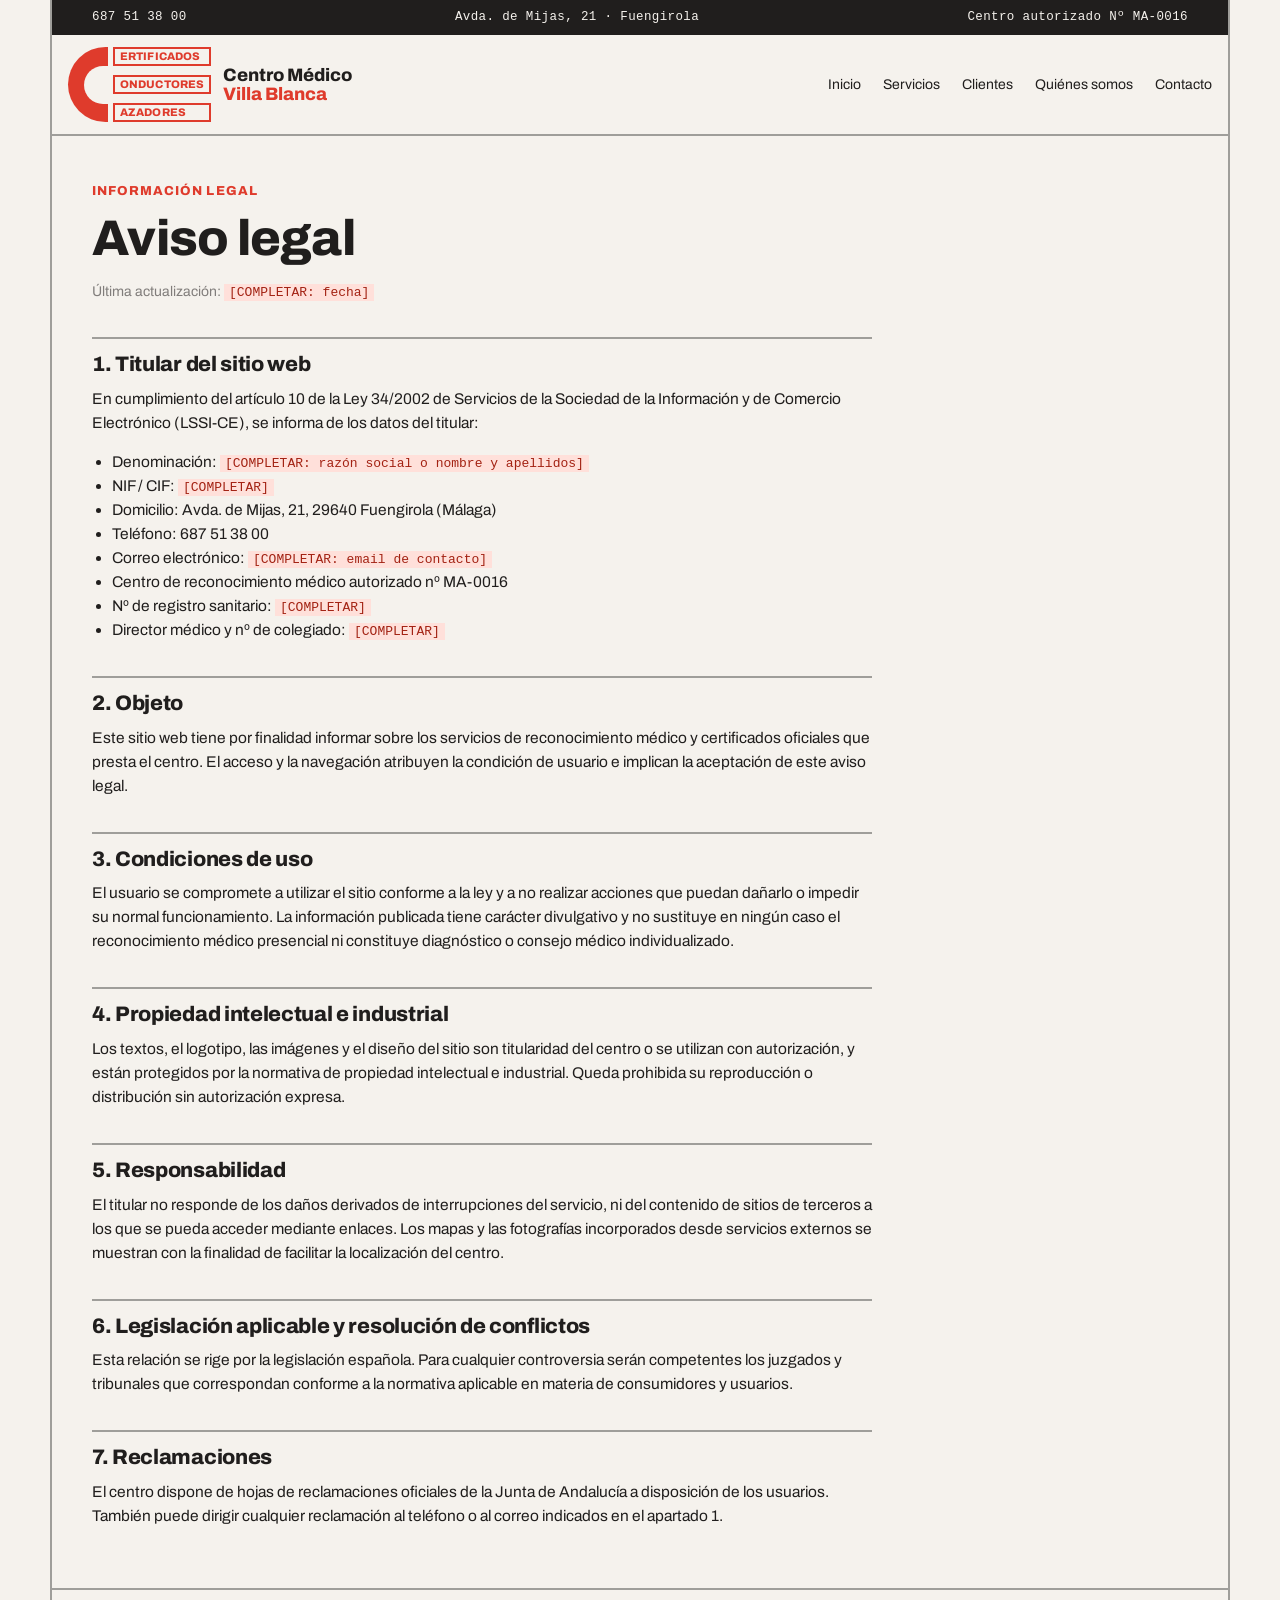
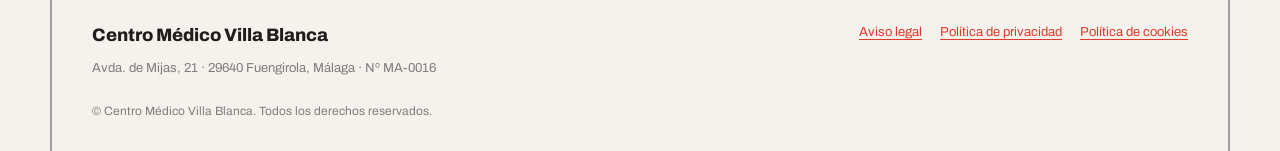
==== aviso-legal.html @ 39399c2a "Add files via upload" ====
<!DOCTYPE html>
<html lang="es">
<head>
<meta charset="utf-8">
<meta name="viewport" content="width=device-width, initial-scale=1">
<title>Aviso legal — Centro Médico Villa Blanca</title>
<meta name="description" content="Datos del titular del sitio, condiciones de uso y responsabilidad.">
<link rel="stylesheet" href="styles.css">
<style>:root,html{--color-accent:#df3b2c!important;--color-accent-600:#c62d1f!important;--color-accent-700:#a32213!important;--color-bg:#f5f2ed!important;--color-surface:#ebe6df!important}body{margin:0;background:#f5f2ed!important}.vb-shell{max-width:1180px;margin:0 auto;border-left:2px solid rgba(32,30,29,.4);border-right:2px solid rgba(32,30,29,.4)}.vb-x{padding-left:40px;padding-right:40px}.vb-top{display:flex;gap:20px;flex-wrap:wrap;align-items:center;justify-content:space-between;padding:8px 40px;background:#201e1d;color:#f5f2ed;font-size:12.5px;font-family:ui-monospace,monospace;letter-spacing:.03em}.vb-top a{color:#f5f2ed;text-decoration:none}.vb-head{position:sticky;top:0;z-index:5;background:#f5f2ed;flex-wrap:wrap}.vb-c{position:relative;flex:none;background:#df3b2c;border-radius:999px 0 0 999px}.vb-c::after{content:"";position:absolute;right:-1px;top:25%;width:62%;height:50%;background:#f5f2ed;border-radius:999px 0 0 999px}.vb-logo{display:flex;align-items:stretch;gap:5px}.vb-words{display:grid;gap:9px}.vb-word{border:2px solid #df3b2c;color:#df3b2c;font-family:Archivo,sans-serif;font-weight:800;line-height:1;letter-spacing:.01em;text-transform:uppercase;font-size:11px;padding:2px 5px}.vb-doc{max-width:52em}.vb-doc h2{font-size:21px;margin:34px 0 10px;padding-top:14px;border-top:2px solid rgba(32,30,29,.4)}.vb-doc p,.vb-doc li{font-size:15.5px}.vb-doc ul{padding-left:20px}.vb-fill{background:#ffe0da;color:#a32213;font-family:ui-monospace,monospace;font-size:13px;padding:1px 5px}@media(max-width:640px){.vb-shell{border-left:0;border-right:0}.vb-x{padding-left:18px;padding-right:18px}.vb-top{padding:8px 18px;font-size:11px;gap:8px}.vb-head{position:static;padding:12px 18px}}</style>
</head>
<body>
<div class="vb-shell">
<div class="vb-top"><a href="tel:+34687513800">687 51 38 00</a><span>Avda. de Mijas, 21 · Fuengirola</span><span>Centro autorizado Nº MA-0016</span></div>
<header class="nav vb-head">
<div class="nav-brand" style="display:flex;align-items:center;gap:12px"><div class="vb-logo"><div class="vb-c" style="width:40px"></div><div class="vb-words"><div class="vb-word">ertificados</div><div class="vb-word">onductores</div><div class="vb-word">azadores</div></div></div><span style="line-height:1.05">Centro Médico<br><span style="color:#df3b2c">Villa Blanca</span></span></div>
<nav style="display:flex;gap:22px;align-items:center;flex-wrap:wrap"><a href="index.html">Inicio</a><a href="servicios.html">Servicios</a><a href="clientes.html">Clientes</a><a href="nosotros.html">Quiénes somos</a><a href="contacto.html">Contacto</a></nav>
</header>
<section class="vb-x" style="padding-top:48px;padding-bottom:48px">
<h6 style="color:#df3b2c;margin-bottom:12px">Información legal</h6>
<h1 style="font-size:clamp(30px,4.4vw,50px);margin-bottom:14px">Aviso legal</h1>
<p class="text-muted" style="font-size:14px">Última actualización: <span class="vb-fill">[COMPLETAR: fecha]</span></p>
<div class="vb-doc">
<h2>1. Titular del sitio web</h2>
<p>En cumplimiento del artículo 10 de la Ley 34/2002 de Servicios de la Sociedad de la Información y de Comercio Electrónico (LSSI-CE), se informa de los datos del titular:</p>
<ul>
<li>Denominación: <span class="vb-fill">[COMPLETAR: razón social o nombre y apellidos]</span></li>
<li>NIF / CIF: <span class="vb-fill">[COMPLETAR]</span></li>
<li>Domicilio: Avda. de Mijas, 21, 29640 Fuengirola (Málaga)</li>
<li>Teléfono: 687 51 38 00</li>
<li>Correo electrónico: <span class="vb-fill">[COMPLETAR: email de contacto]</span></li>
<li>Centro de reconocimiento médico autorizado nº MA-0016</li>
<li>Nº de registro sanitario: <span class="vb-fill">[COMPLETAR]</span></li>
<li>Director médico y nº de colegiado: <span class="vb-fill">[COMPLETAR]</span></li>
</ul>
<h2>2. Objeto</h2>
<p>Este sitio web tiene por finalidad informar sobre los servicios de reconocimiento médico y certificados oficiales que presta el centro. El acceso y la navegación atribuyen la condición de usuario e implican la aceptación de este aviso legal.</p>
<h2>3. Condiciones de uso</h2>
<p>El usuario se compromete a utilizar el sitio conforme a la ley y a no realizar acciones que puedan dañarlo o impedir su normal funcionamiento. La información publicada tiene carácter divulgativo y no sustituye en ningún caso el reconocimiento médico presencial ni constituye diagnóstico o consejo médico individualizado.</p>
<h2>4. Propiedad intelectual e industrial</h2>
<p>Los textos, el logotipo, las imágenes y el diseño del sitio son titularidad del centro o se utilizan con autorización, y están protegidos por la normativa de propiedad intelectual e industrial. Queda prohibida su reproducción o distribución sin autorización expresa.</p>
<h2>5. Responsabilidad</h2>
<p>El titular no responde de los daños derivados de interrupciones del servicio, ni del contenido de sitios de terceros a los que se pueda acceder mediante enlaces. Los mapas y las fotografías incorporados desde servicios externos se muestran con la finalidad de facilitar la localización del centro.</p>
<h2>6. Legislación aplicable y resolución de conflictos</h2>
<p>Esta relación se rige por la legislación española. Para cualquier controversia serán competentes los juzgados y tribunales que correspondan conforme a la normativa aplicable en materia de consumidores y usuarios.</p>
<h2>7. Reclamaciones</h2>
<p>El centro dispone de hojas de reclamaciones oficiales de la Junta de Andalucía a disposición de los usuarios. También puede dirigir cualquier reclamación al teléfono o al correo indicados en el apartado 1.</p>
</div>
</section>
<footer class="vb-x" style="border-top:2px solid rgba(32,30,29,.4);padding-top:32px;padding-bottom:32px;display:flex;gap:24px;justify-content:space-between;flex-wrap:wrap">
<div><div style="font-family:Archivo,sans-serif;font-weight:800;font-size:18px;margin-bottom:8px">Centro Médico Villa Blanca</div><div class="text-muted" style="font-size:13px">Avda. de Mijas, 21 · 29640 Fuengirola, Málaga · Nº MA-0016</div></div>
<div style="display:flex;gap:18px;flex-wrap:wrap;font-size:13px;align-content:flex-start"><a href="aviso-legal.html" aria-current="page">Aviso legal</a><a href="politica-de-privacidad.html">Política de privacidad</a><a href="politica-de-cookies.html">Política de cookies</a></div>
<div class="text-muted" style="font-size:12px;width:100%">© Centro Médico Villa Blanca. Todos los derechos reservados.</div>
</footer>
</div>
</body>
</html>
---- styles.css ----
/* Modernist — design-system tokens and component classes. This file is the source of truth for the system's look; retune it here and see readme.md. */
@import url('https://fonts.googleapis.com/css2?family=Archivo:wght@400;600;800&display=swap');

:root {
  --color-bg: #f3f2f2;
  --color-surface: #eae9e9;
  --color-text: #201e1d;
  --color-accent: #ec3013;
  --color-accent-2: #e15b47;
  --color-divider: color-mix(in srgb, #201e1d 40%, transparent);

  /* Tonal ramps — generated in OKLCH on one shared lightness scale, so the
     same step of any role matches the others in visual value. */
  --color-neutral-100: #f8f4f4;
  --color-neutral-200: #eae7e7;
  --color-neutral-300: #d7d3d3;
  --color-neutral-400: #bab6b6;
  --color-neutral-500: #9b9797;
  --color-neutral-600: #7d7979;
  --color-neutral-700: #605d5d;
  --color-neutral-800: #444141;
  --color-neutral-900: #2d2b2b;

  --color-accent-100: #fff2ef;
  --color-accent-200: #ffe0d9;
  --color-accent-300: #ffc4b8;
  --color-accent-400: #ff9783;
  --color-accent-500: #ff563c;
  --color-accent-600: #dd2b0f;
  --color-accent-700: #ae1800;
  --color-accent-800: #7c1405;
  --color-accent-900: #4d170e;

  --color-accent-2-100: #fff2ef;
  --color-accent-2-200: #ffe0da;
  --color-accent-2-300: #ffc4b9;
  --color-accent-2-400: #ff9784;
  --color-accent-2-500: #ef6853;
  --color-accent-2-600: #c94b39;
  --color-accent-2-700: #9e3526;
  --color-accent-2-800: #71261b;
  --color-accent-2-900: #471d16;

  --font-heading: "Archivo", system-ui, sans-serif;
  --font-heading-weight: 800;
  --font-body: "Archivo", system-ui, sans-serif;

  --space-1: 4.0px;
  --space-2: 8.0px;
  --space-3: 12.0px;
  --space-4: 16.0px;
  --space-6: 24.0px;
  --space-8: 32.0px;

  --radius-sm: 0px;
  --radius-md: 0px;
  --radius-lg: 0px;

  /* Elevation — derived from the ground: soft ink-tinted shadows on a
     light theme, a hairline edge + ambient darkness on a dark one. */
  --shadow-sm: 0 1px 2px color-mix(in srgb, #2d2b2b 14%, transparent);
  --shadow-md: 0 3px 10px color-mix(in srgb, #2d2b2b 16%, transparent);
  --shadow-lg: 0 12px 32px color-mix(in srgb, #2d2b2b 22%, transparent);
}

body {
  background: var(--color-bg);
  color: var(--color-text);
  font-family: var(--font-body);
}
h1, h2, h3, h4 { font-family: var(--font-heading); font-weight: var(--font-heading-weight); }

.grayscale{filter:grayscale(1) contrast(1.08)}

/* ══════════════════════════════════════════════════════════════════════════
   Components — built with the tokens above. Plain CSS
   on plain HTML: no JavaScript, no build step. Each class is documented in
   readme.md and demonstrated in foundations/ and components/.
   ══════════════════════════════════════════════════════════════════════ */

*, *::before, *::after { box-sizing: border-box; }
body { margin: 0; font-size: 15px; line-height: 1.55; font-weight: 400; }
h1, h2, h3, h4, h5, h6 {
  font-family: var(--font-heading); font-weight: var(--font-heading-weight);
  line-height: 1.12; letter-spacing: -0.015em; margin: 0 0 var(--space-2);
}
h1 { font-size: 42px; }
h2 { font-size: 32px; }
h3 { font-size: 25px; }
h4 { font-size: 20px; }
h5 { font-size: 16px; }
h6 { font-size: 13px; }
h6 { letter-spacing: 0.08em; text-transform: uppercase; }
p { margin: 0 0 var(--space-3); }
a { color: var(--color-accent); text-underline-offset: 3px; }
img { display: block; max-width: 100%; }
figure { margin: 0; }
figcaption {
  font-size: 11px; margin-top: var(--space-1);
  color: color-mix(in srgb, var(--color-text) 55%, transparent);
}
.text-muted { color: color-mix(in srgb, var(--color-text) 55%, transparent); }
:focus { outline: none; }
:focus-visible { outline: 2px solid var(--color-accent); outline-offset: 2px; }
::selection { background: color-mix(in srgb, var(--color-accent) 30%, transparent); }

/* — rules — */
.hr {
  height: 2px; border: 0; margin: var(--space-4) 0;
  background: var(--color-divider);
}

/* — buttons — */
.btn {
  display: inline-flex; align-items: center; justify-content: center; gap: 6px;
  cursor: pointer; text-decoration: none;
  font-family: var(--font-heading); font-weight: var(--font-heading-weight);
  font-size: 14px; line-height: 1.2; color: var(--color-text); /* matches the .input's 14px —
     the pair sits side by side in sign-up rows */
  background: transparent; border: 1px solid transparent;
  padding: var(--space-2) calc(var(--space-3) * 1.2);
  border-radius: var(--radius-md);
}
.btn svg { display: block; }
.btn:disabled { opacity: 0.45; cursor: not-allowed; }
.btn-primary { background: var(--color-accent); color: var(--color-bg); }
.btn-primary:hover { background: var(--color-accent-600); }
.btn-primary:active { background: var(--color-accent-700); }
.btn-secondary { border-color: var(--color-divider); }
.btn-secondary:hover { background: color-mix(in srgb, var(--color-text) 7%, transparent); }
.btn-secondary:active { background: color-mix(in srgb, var(--color-text) 14%, transparent); }
.btn-ghost { color: var(--color-accent); padding-inline: var(--space-1); }
.btn-ghost:hover { background: color-mix(in srgb, var(--color-accent) 10%, transparent); }
.btn-ghost:active { background: color-mix(in srgb, var(--color-accent) 18%, transparent); }
.btn-icon { width: 36px; height: 36px; padding: 0; }
.btn-block { width: 100%; margin-top: var(--space-2); justify-content: flex-start; text-align: left; }

/* — forms — */
.field > label {
  display: block; font-size: 12px; margin-bottom: 5px;
  color: color-mix(in srgb, var(--color-text) 70%, transparent);
}
.input {
  width: 100%; min-height: 36px; padding: 6px 10px; font: inherit;
  font-size: 14px; color: var(--color-text); caret-color: var(--color-accent);
  background: var(--color-surface);
  border: 1px solid var(--color-divider); border-radius: var(--radius-md);
}
.input:hover { border-color: color-mix(in srgb, var(--color-text) 45%, transparent); }
.input:focus-visible { border-color: var(--color-accent); outline-offset: 0; }
textarea.input { min-height: 90px; resize: vertical; }
.radio { display: inline-flex; align-items: center; gap: 8px; cursor: pointer; font-size: 14px; }
.radio input, .seg-opt input {
  position: absolute; opacity: 0; width: 0; height: 0; pointer-events: none;
}
.radio .dot {
  width: 16px; height: 16px; flex: none; border-radius: 50%;
  border: 1.5px solid var(--color-divider);
}
.radio:hover .dot { border-color: var(--color-accent); }
.radio input:checked + .dot {
  border-color: var(--color-accent); background: var(--color-accent);
  box-shadow: inset 0 0 0 4px var(--color-bg);
}
.radio input:focus-visible + .dot { outline: 2px solid var(--color-accent); outline-offset: 2px; }
.seg {
  display: inline-flex; overflow: hidden;
  border: 1px solid var(--color-divider); border-radius: var(--radius-md);
}
.seg-opt {
  display: inline-flex; align-items: center; gap: 6px;
  padding: 7px 12px; font-size: 13px; cursor: pointer;
}
.seg-opt + .seg-opt { border-left: 1px solid var(--color-divider); }
.seg-opt:has(input:checked) { background: var(--color-accent); color: var(--color-bg); }
.seg-opt:not(:has(input:checked)):hover { background: color-mix(in srgb, var(--color-text) 7%, transparent); }
.seg-opt:has(input:focus-visible) { outline: 2px solid var(--color-accent); outline-offset: -2px; }

/* — cards — */
.card {
  display: flex; flex-direction: column; gap: var(--space-2);
  padding: var(--space-3); border-radius: var(--radius-md); background: var(--color-surface);
}
.card-kicker { font-size: 10px; letter-spacing: 0.1em; text-transform: uppercase; color: var(--color-accent); }
.card-title {
  font-family: var(--font-heading); font-weight: var(--font-heading-weight);
  font-size: 17px; line-height: 1.2;
}
.card-body { margin: 0; font-size: 13px; opacity: 0.8; flex: 1; }
.card-meta {
  display: flex; align-items: center; gap: 6px; font-size: 11px;
  color: color-mix(in srgb, var(--color-text) 50%, transparent);
}
.elev-sm { box-shadow: var(--shadow-sm); }
.elev-md { box-shadow: var(--shadow-md); }
.elev-lg { box-shadow: var(--shadow-lg); }

/* — tags — */
.tag {
  display: inline-flex; align-items: center; font-size: 11px;
  letter-spacing: 0.02em; padding: 3px 10px;
  border-radius: calc(var(--radius-md) * 0.75);
}
.tag-accent { background: var(--color-accent-100); color: var(--color-accent-800); }
.tag-accent-2 { background: var(--color-accent-2-100); color: var(--color-accent-2-800); }
.tag-neutral { background: var(--color-neutral-100); color: var(--color-neutral-800); }
.tag-outline { border: 1px solid var(--color-accent); color: var(--color-accent); }

/* — navigation — */
.nav {
  display: flex; align-items: center; gap: var(--space-4);
  padding: var(--space-3) var(--space-4);
  border-bottom: 2px solid var(--color-divider);
}
.nav-brand {
  font-family: var(--font-heading); font-weight: var(--font-heading-weight);
  font-size: 18px; margin-right: auto;
}
.nav a { color: inherit; text-decoration: none; font-size: 14px; }
.nav a:hover, .nav a[aria-current='page'] { color: var(--color-accent); }

/* — tables — */
.table { width: 100%; border-collapse: collapse; font-size: 14px; }
.table th {
  text-align: left; font-size: 11px; letter-spacing: 0.08em; text-transform: uppercase;
  color: color-mix(in srgb, var(--color-text) 60%, transparent);
  padding: var(--space-2); border-bottom: 2px solid var(--color-divider);
}
.table td {
  padding: var(--space-2);
  border-bottom: 1px solid var(--color-divider);
}
.table tbody tr:hover { background: color-mix(in srgb, var(--color-text) 4%, transparent); }

/* — dialog — */
.dialog-backdrop {
  position: fixed; inset: 0; display: grid; place-items: center;
  padding: var(--space-4);
  background: color-mix(in srgb, var(--color-neutral-900) 50%, transparent);
}
.dialog {
  width: min(440px, 100%); display: flex; flex-direction: column; gap: var(--space-3);
  padding: var(--space-4); border-radius: var(--radius-lg);
  background: var(--color-surface); box-shadow: var(--shadow-lg);
}
.dialog-title {
  font-family: var(--font-heading); font-weight: var(--font-heading-weight);
  font-size: 20px;
}
.dialog-body { font-size: 14px; opacity: 0.85; }
.dialog-actions { display: flex; justify-content: flex-end; gap: var(--space-2); margin-top: var(--space-2); }
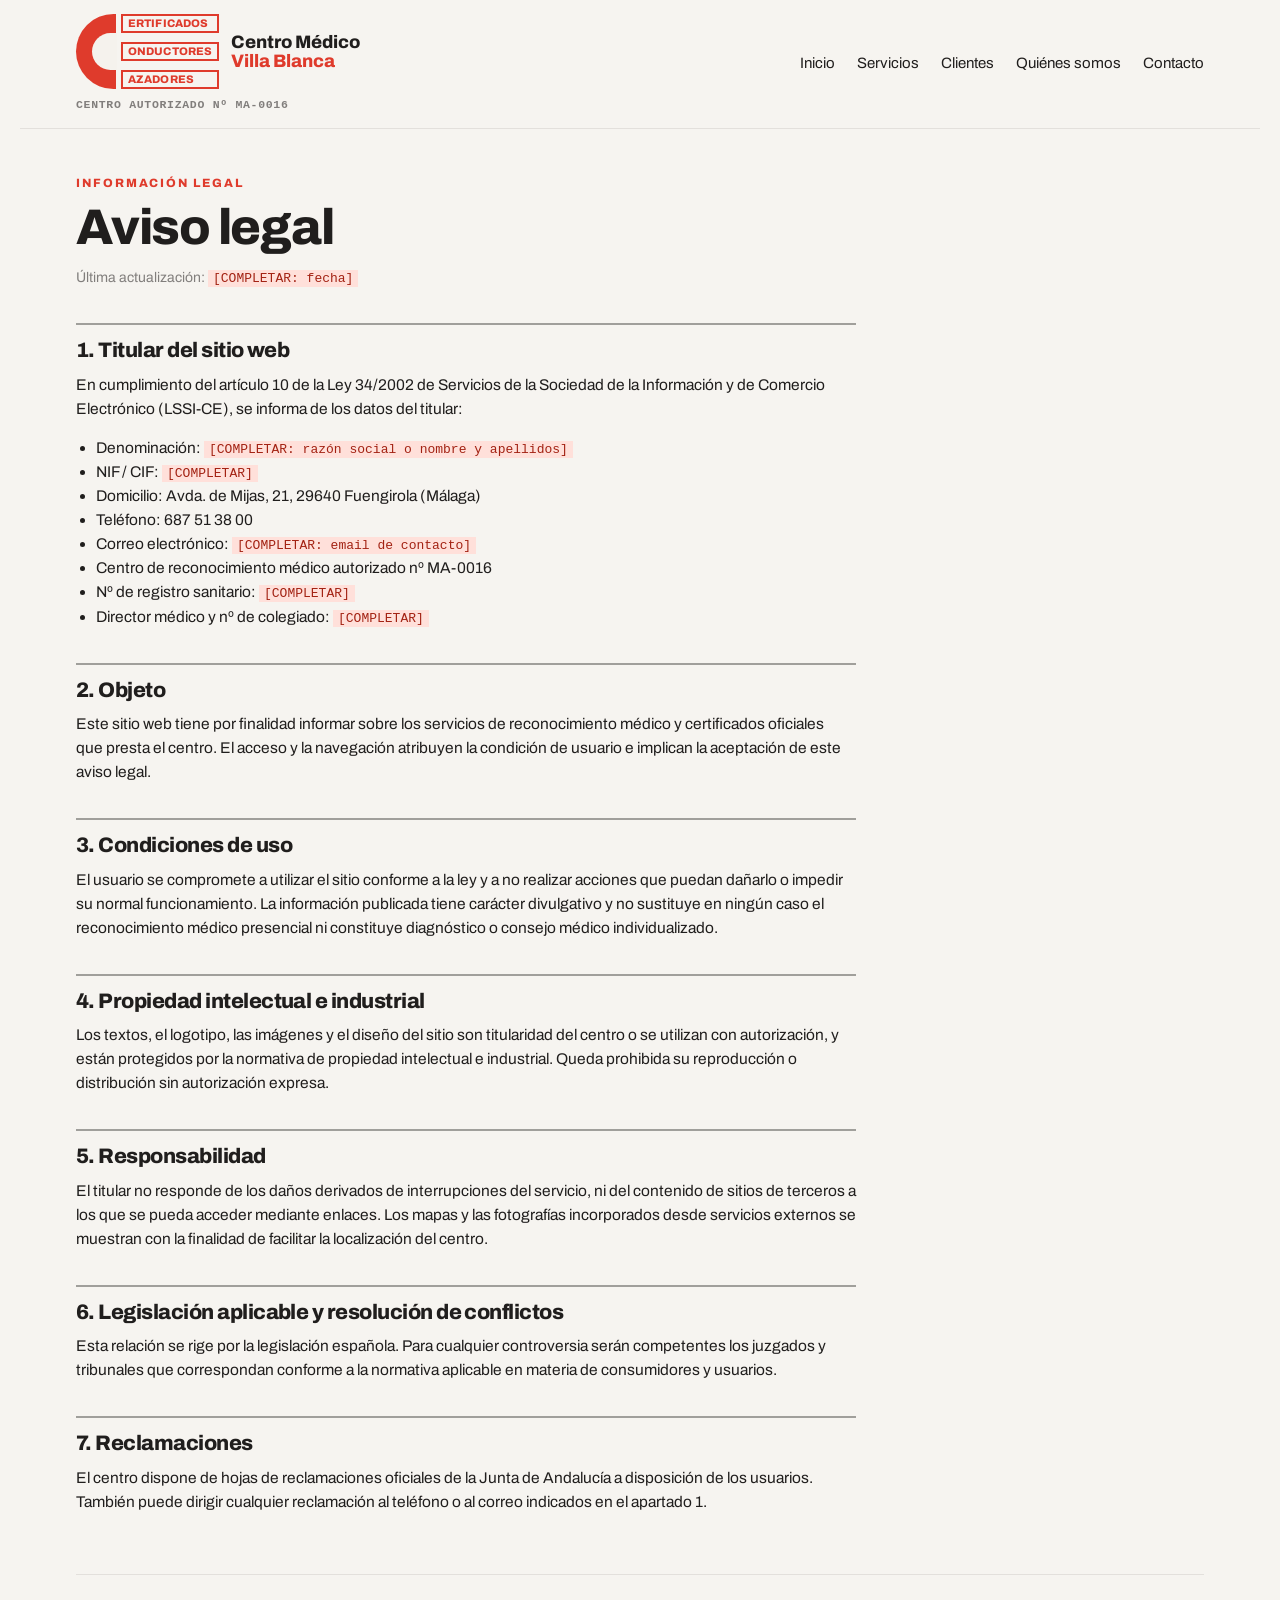
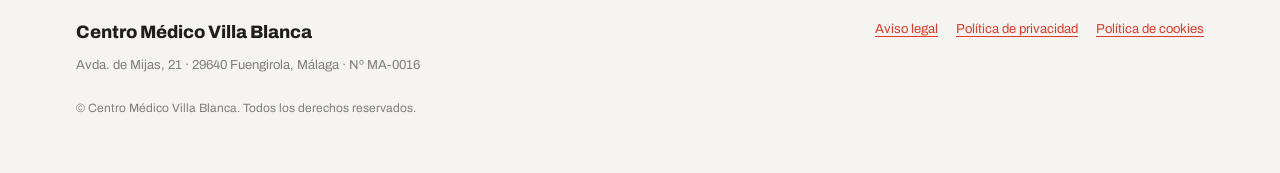
==== commit ec1e8ee2: "Add files via upload" ====
--- a/aviso-legal.html
+++ b/aviso-legal.html
@@ -7,12 +7,13 @@
 <meta name="description" content="Datos del titular del sitio, condiciones de uso y responsabilidad.">
 <link rel="stylesheet" href="styles.css">
 <style>:root,html{--color-accent:#df3b2c!important;--color-accent-600:#c62d1f!important;--color-accent-700:#a32213!important;--color-bg:#f5f2ed!important;--color-surface:#ebe6df!important}body{margin:0;background:#f5f2ed!important}.vb-shell{max-width:1180px;margin:0 auto;border-left:2px solid rgba(32,30,29,.4);border-right:2px solid rgba(32,30,29,.4)}.vb-x{padding-left:40px;padding-right:40px}.vb-top{display:flex;gap:20px;flex-wrap:wrap;align-items:center;justify-content:space-between;padding:8px 40px;background:#201e1d;color:#f5f2ed;font-size:12.5px;font-family:ui-monospace,monospace;letter-spacing:.03em}.vb-top a{color:#f5f2ed;text-decoration:none}.vb-head{position:sticky;top:0;z-index:5;background:#f5f2ed;flex-wrap:wrap}.vb-c{position:relative;flex:none;background:#df3b2c;border-radius:999px 0 0 999px}.vb-c::after{content:"";position:absolute;right:-1px;top:25%;width:62%;height:50%;background:#f5f2ed;border-radius:999px 0 0 999px}.vb-logo{display:flex;align-items:stretch;gap:5px}.vb-words{display:grid;gap:9px}.vb-word{border:2px solid #df3b2c;color:#df3b2c;font-family:Archivo,sans-serif;font-weight:800;line-height:1;letter-spacing:.01em;text-transform:uppercase;font-size:11px;padding:2px 5px}.vb-doc{max-width:52em}.vb-doc h2{font-size:21px;margin:34px 0 10px;padding-top:14px;border-top:2px solid rgba(32,30,29,.4)}.vb-doc p,.vb-doc li{font-size:15.5px}.vb-doc ul{padding-left:20px}.vb-fill{background:#ffe0da;color:#a32213;font-family:ui-monospace,monospace;font-size:13px;padding:1px 5px}@media(max-width:640px){.vb-shell{border-left:0;border-right:0}.vb-x{padding-left:18px;padding-right:18px}.vb-top{padding:8px 18px;font-size:11px;gap:8px}.vb-head{position:static;padding:12px 18px}}</style>
+<link rel="stylesheet" href="modern.css">
 </head>
 <body>
 <div class="vb-shell">
-<div class="vb-top"><a href="tel:+34687513800">687 51 38 00</a><span>Avda. de Mijas, 21 · Fuengirola</span><span>Centro autorizado Nº MA-0016</span></div>
+
 <header class="nav vb-head">
-<div class="nav-brand" style="display:flex;align-items:center;gap:12px"><div class="vb-logo"><div class="vb-c" style="width:40px"></div><div class="vb-words"><div class="vb-word">ertificados</div><div class="vb-word">onductores</div><div class="vb-word">azadores</div></div></div><span style="line-height:1.05">Centro Médico<br><span style="color:#df3b2c">Villa Blanca</span></span></div>
+<div class="nav-brand vb-brand"><div class="vb-brand-row"><div class="vb-logo"><div class="vb-c" style="width:40px"></div><div class="vb-words"><div class="vb-word">ertificados</div><div class="vb-word">onductores</div><div class="vb-word">azadores</div></div></div><span style="line-height:1.05">Centro Médico<br><span style="color:#df3b2c">Villa Blanca</span></span></div><div class="vb-sello">Centro autorizado Nº MA-0016</div></div>
 <nav style="display:flex;gap:22px;align-items:center;flex-wrap:wrap"><a href="index.html">Inicio</a><a href="servicios.html">Servicios</a><a href="clientes.html">Clientes</a><a href="nosotros.html">Quiénes somos</a><a href="contacto.html">Contacto</a></nav>
 </header>
 <section class="vb-x" style="padding-top:48px;padding-bottom:48px">
--- a/modern.css
+++ b/modern.css
@@ -0,0 +1,53 @@
+/* Capa "moderna": más aire y tarjetas suaves sobre la rejilla original */
+:root{--vb-ink:#201e1d;--vb-card:#fff;--vb-line:rgba(32,30,29,.09);--vb-shadow:0 1px 2px rgba(32,30,29,.05),0 12px 32px -12px rgba(32,30,29,.16)}
+body{background:#f6f4f0!important;-webkit-font-smoothing:antialiased}
+.vb-shell{max-width:1240px;border-left:0!important;border-right:0!important}
+.vb-x{padding-left:56px;padding-right:56px}
+.vb-top{background:transparent!important;color:rgba(32,30,29,.62)!important;padding:14px 56px!important;font-size:12px;letter-spacing:.06em;text-transform:uppercase}
+.vb-top a{color:rgba(32,30,29,.62)!important}
+.vb-top a:hover{color:#df3b2c!important}
+.vb-head{background:rgba(246,244,240,.86)!important;backdrop-filter:saturate(1.4) blur(14px);border-bottom:1px solid var(--vb-line);padding-top:14px!important;padding-bottom:14px!important;padding-left:56px!important;padding-right:56px!important}
+.vb-head nav a{font-size:15px}
+/* fuera todas las líneas duras de la rejilla */
+.vb-shell section,.vb-shell footer,.vb-half,.vb-4,.vb-3,.vb-two{border:0!important}
+.vb-4,.vb-3,.vb-two{gap:20px;margin-right:0!important;padding:0 56px 8px}
+.vb-hero{gap:40px;align-items:center;padding:0 56px}
+.vb-hero>.vb-x{padding-left:0!important;padding-right:0!important;padding-top:64px!important;padding-bottom:56px!important}
+.vb-two>.vb-x{padding-left:0!important;padding-right:0!important}
+/* tarjetas */
+.vb-cell{border:1px solid var(--vb-line)!important;border-radius:20px;background:var(--vb-card);padding:30px 28px 32px!important;box-shadow:var(--vb-shadow);transition:transform .25s ease,box-shadow .25s ease}
+.vb-cell:hover{transform:translateY(-3px);box-shadow:0 1px 2px rgba(32,30,29,.05),0 22px 44px -14px rgba(32,30,29,.22)}
+.vb-cell h3{letter-spacing:-.015em}
+.vb-num{color:#df3b2c;font-size:11px;letter-spacing:.14em;text-transform:uppercase;margin-bottom:14px!important}
+/* titulares con algo más de aire y tracking cerrado */
+h1,h2,h3{letter-spacing:-.025em;text-wrap:pretty}
+h1{line-height:1.02}
+h6{letter-spacing:.16em;text-transform:uppercase;font-size:12px}
+p{text-wrap:pretty}
+/* imágenes y mapa */
+.vb-img{border-radius:24px;overflow:hidden;box-shadow:var(--vb-shadow)}
+.vb-img img{border-radius:24px}
+.vb-map{border-radius:24px;box-shadow:var(--vb-shadow)}
+/* franja de llamada */
+.vb-band{border-radius:28px;margin:44px 56px;padding:52px 48px!important}
+/* botones */
+.btn{border-radius:999px!important;transition:transform .2s ease,box-shadow .2s ease,background .2s ease}
+.btn-primary{box-shadow:0 10px 24px -12px rgba(223,59,44,.75)}
+.btn:hover{transform:translateY(-1px)}
+/* listas de la portada como pastillas */
+.vb-shell section>.vb-x>ul[style*="display:flex"]{gap:10px!important}
+.vb-shell section>.vb-x>ul[style*="display:flex"] li{border:1px solid var(--vb-line);background:var(--vb-card);border-radius:999px;padding:9px 16px;font-size:14px}
+/* listas con filas separadas (Quiénes somos) */
+.vb-shell ul[style*="border-top"]{border-top:1px solid var(--vb-line)!important}
+.vb-shell ul[style*="border-top"] li{border-bottom-color:var(--vb-line)!important}
+/* pie */
+.vb-shell footer{border-top:1px solid var(--vb-line)!important;margin:0 56px;padding-top:44px!important;padding-bottom:56px!important;padding-left:0!important;padding-right:0!important}
+@media(max-width:820px){.vb-hero,.vb-4,.vb-3,.vb-two{padding-left:32px;padding-right:32px}.vb-band{margin:32px}.vb-x{padding-left:32px;padding-right:32px}.vb-head,.vb-top{padding-left:32px!important;padding-right:32px!important}.vb-shell footer{margin:0 32px}}
+@media(max-width:640px){.vb-hero,.vb-4,.vb-3,.vb-two{padding-left:18px;padding-right:18px;gap:14px}.vb-x{padding-left:18px;padding-right:18px}.vb-head,.vb-top{padding-left:18px!important;padding-right:18px!important}.vb-band{margin:24px 18px;padding:34px 26px!important;border-radius:22px}.vb-shell footer{margin:0 18px}.vb-hero>.vb-x{padding-top:36px!important;padding-bottom:32px!important}.vb-img,.vb-img img,.vb-map{border-radius:18px}}
+
+/* sello de centro autorizado, bajo el logotipo */
+.vb-brand{display:flex!important;flex-direction:column;align-items:flex-start;gap:7px}
+.vb-brand-row{display:flex;align-items:center;gap:12px}
+.vb-sello{font-family:ui-monospace,monospace;font-size:11.5px;letter-spacing:.06em;text-transform:uppercase;color:rgba(32,30,29,.55)}
+@media(max-width:640px){.vb-2r{grid-template-columns:1fr!important;padding-left:18px!important;padding-right:18px!important;gap:14px!important}.vb-sello{font-size:10.5px}}
+@media(max-width:820px) and (min-width:641px){.vb-2r{padding-left:32px!important;padding-right:32px!important}}
